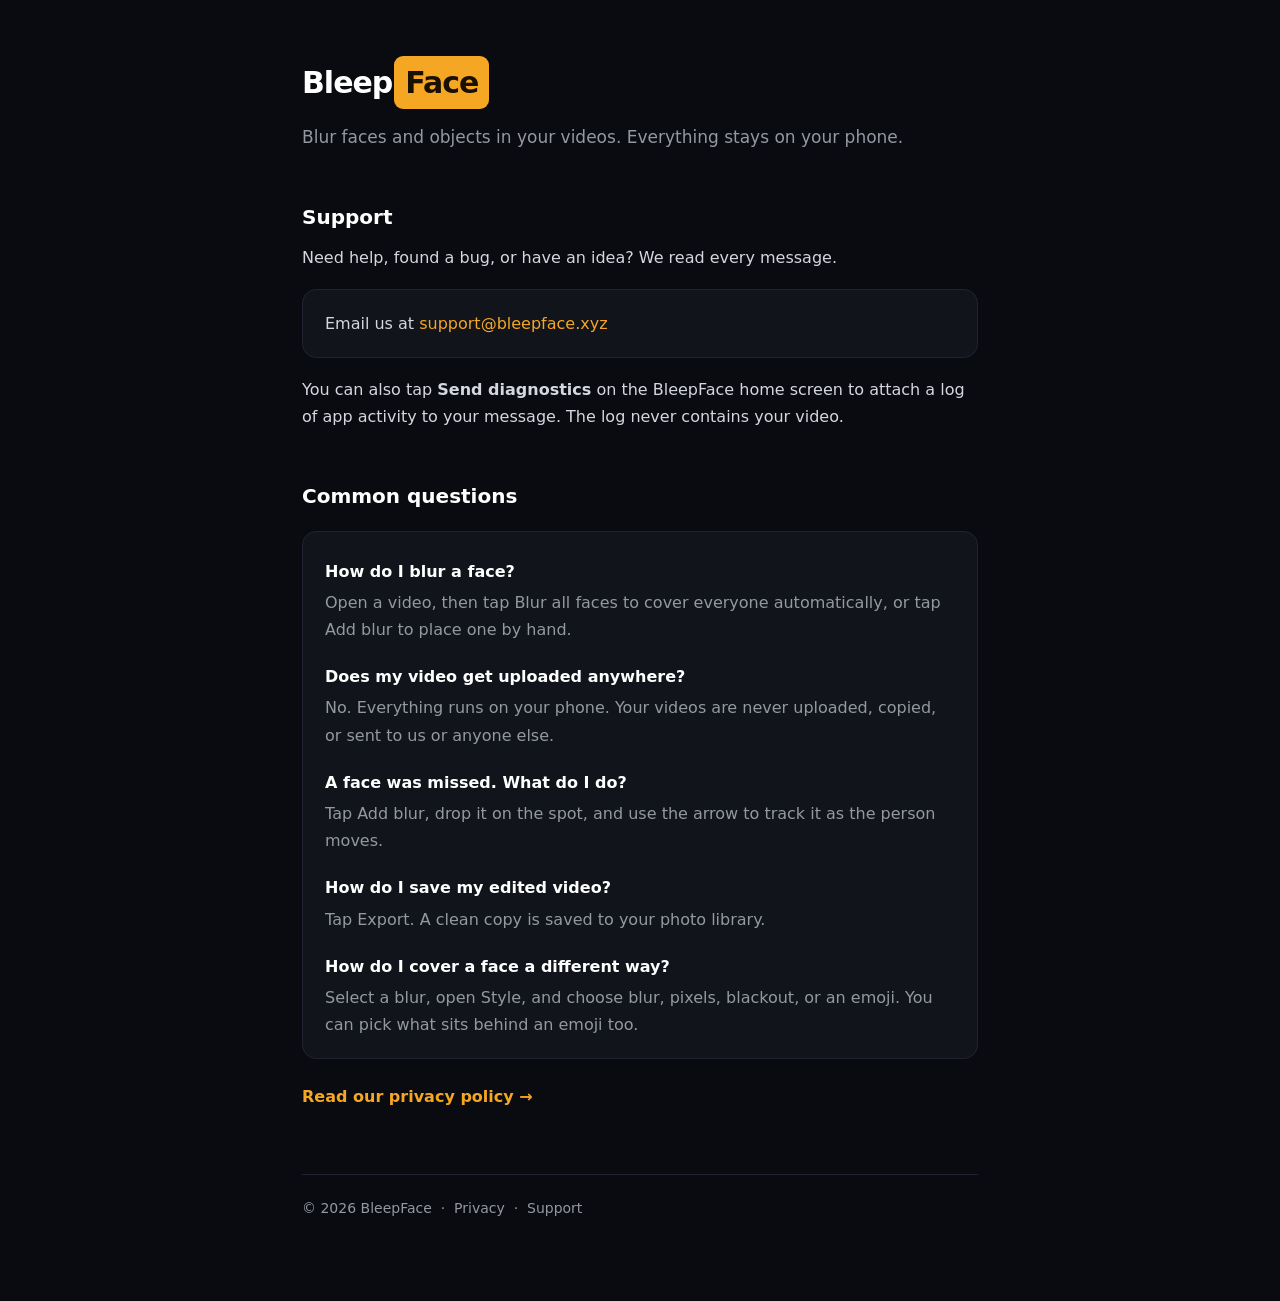
==== index.html @ 4ea44fd7 "BleepFace privacy and support pages" ====
<!DOCTYPE html>
<html lang="en">
<head>
<meta charset="utf-8">
<meta name="viewport" content="width=device-width, initial-scale=1">
<title>BleepFace — Support</title>
<meta name="description" content="Support for BleepFace, the app that blurs faces and objects in your videos, entirely on your phone.">
<link rel="icon" href="data:image/svg+xml,<svg xmlns='http://www.w3.org/2000/svg' viewBox='0 0 100 100'><circle cx='50' cy='50' r='44' fill='none' stroke='%23F5A623' stroke-width='9'/><line x1='26' y1='26' x2='74' y2='74' stroke='%23F5A623' stroke-width='9'/></svg>">
<style>
  :root{ --bg:#090B10; --panel:#11141B; --ink:#E8EAED; --muted:#9398A2; --amber:#F5A623; --line:#1F2430; }
  *{box-sizing:border-box}
  body{margin:0;background:var(--bg);color:var(--ink);
       font-family:-apple-system,BlinkMacSystemFont,"Segoe UI",system-ui,sans-serif;
       line-height:1.7;-webkit-font-smoothing:antialiased}
  .wrap{max-width:720px;margin:0 auto;padding:56px 22px 80px}
  .mark{display:inline-flex;align-items:center;gap:2px;font-weight:800;font-size:30px;letter-spacing:-1px}
  .mark .b{color:#fff}
  .mark .f{color:#1A1000;background:var(--amber);padding:1px 11px;border-radius:9px}
  .tag{color:var(--muted);font-size:17px;margin:14px 0 0}
  h2{font-size:20px;margin:48px 0 10px;color:#fff}
  p{margin:10px 0;color:#D4D7DD}
  a{color:var(--amber);text-decoration:none}
  a:hover{text-decoration:underline}
  .card{background:var(--panel);border:1px solid var(--line);border-radius:14px;padding:20px 22px;margin:18px 0}
  .faq h3{font-size:16px;color:#fff;margin:20px 0 4px}
  .faq h3:first-child{margin-top:6px}
  .faq p{color:var(--muted);margin:2px 0 0}
  .cta{display:inline-block;margin-top:6px;font-weight:600}
  footer{margin-top:64px;padding-top:22px;border-top:1px solid var(--line);color:var(--muted);font-size:14px}
  footer a{color:var(--muted)}
</style>
</head>
<body>
<div class="wrap">
  <div class="mark"><span class="b">Bleep</span><span class="f">Face</span></div>
  <p class="tag">Blur faces and objects in your videos. Everything stays on your phone.</p>

  <h2>Support</h2>
  <p>Need help, found a bug, or have an idea? We read every message.</p>
  <div class="card">
    <p style="margin:0">Email us at <a href="mailto:support@bleepface.xyz">support@bleepface.xyz</a></p>
  </div>
  <p>You can also tap <strong>Send diagnostics</strong> on the BleepFace home screen to attach a log of app activity to your message. The log never contains your video.</p>

  <h2>Common questions</h2>
  <div class="card faq">
    <h3>How do I blur a face?</h3>
    <p>Open a video, then tap Blur all faces to cover everyone automatically, or tap Add blur to place one by hand.</p>
    <h3>Does my video get uploaded anywhere?</h3>
    <p>No. Everything runs on your phone. Your videos are never uploaded, copied, or sent to us or anyone else.</p>
    <h3>A face was missed. What do I do?</h3>
    <p>Tap Add blur, drop it on the spot, and use the arrow to track it as the person moves.</p>
    <h3>How do I save my edited video?</h3>
    <p>Tap Export. A clean copy is saved to your photo library.</p>
    <h3>How do I cover a face a different way?</h3>
    <p>Select a blur, open Style, and choose blur, pixels, blackout, or an emoji. You can pick what sits behind an emoji too.</p>
  </div>

  <a class="cta" href="privacy.html">Read our privacy policy &rarr;</a>

  <footer>
    &copy; 2026 BleepFace &nbsp;&middot;&nbsp; <a href="privacy.html">Privacy</a> &nbsp;&middot;&nbsp; <a href="mailto:support@bleepface.xyz">Support</a>
  </footer>
</div>
</body>
</html>
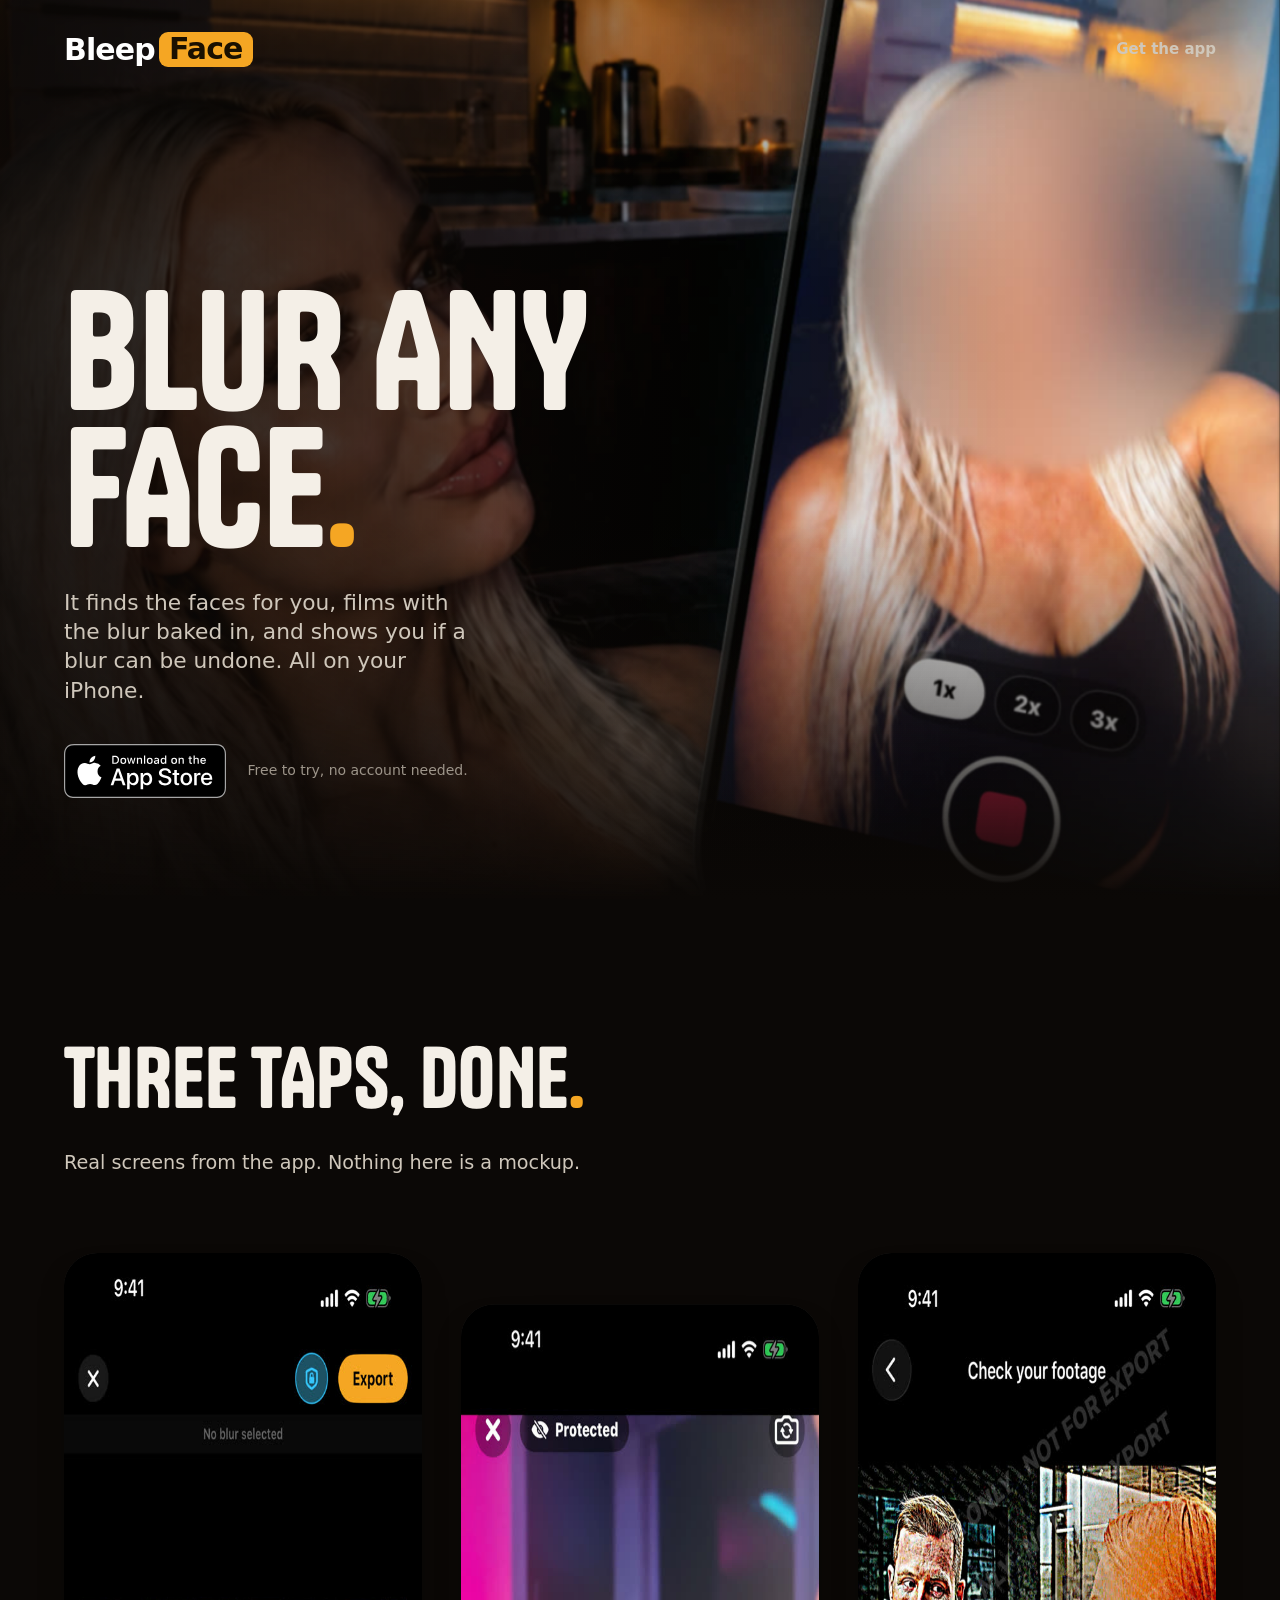
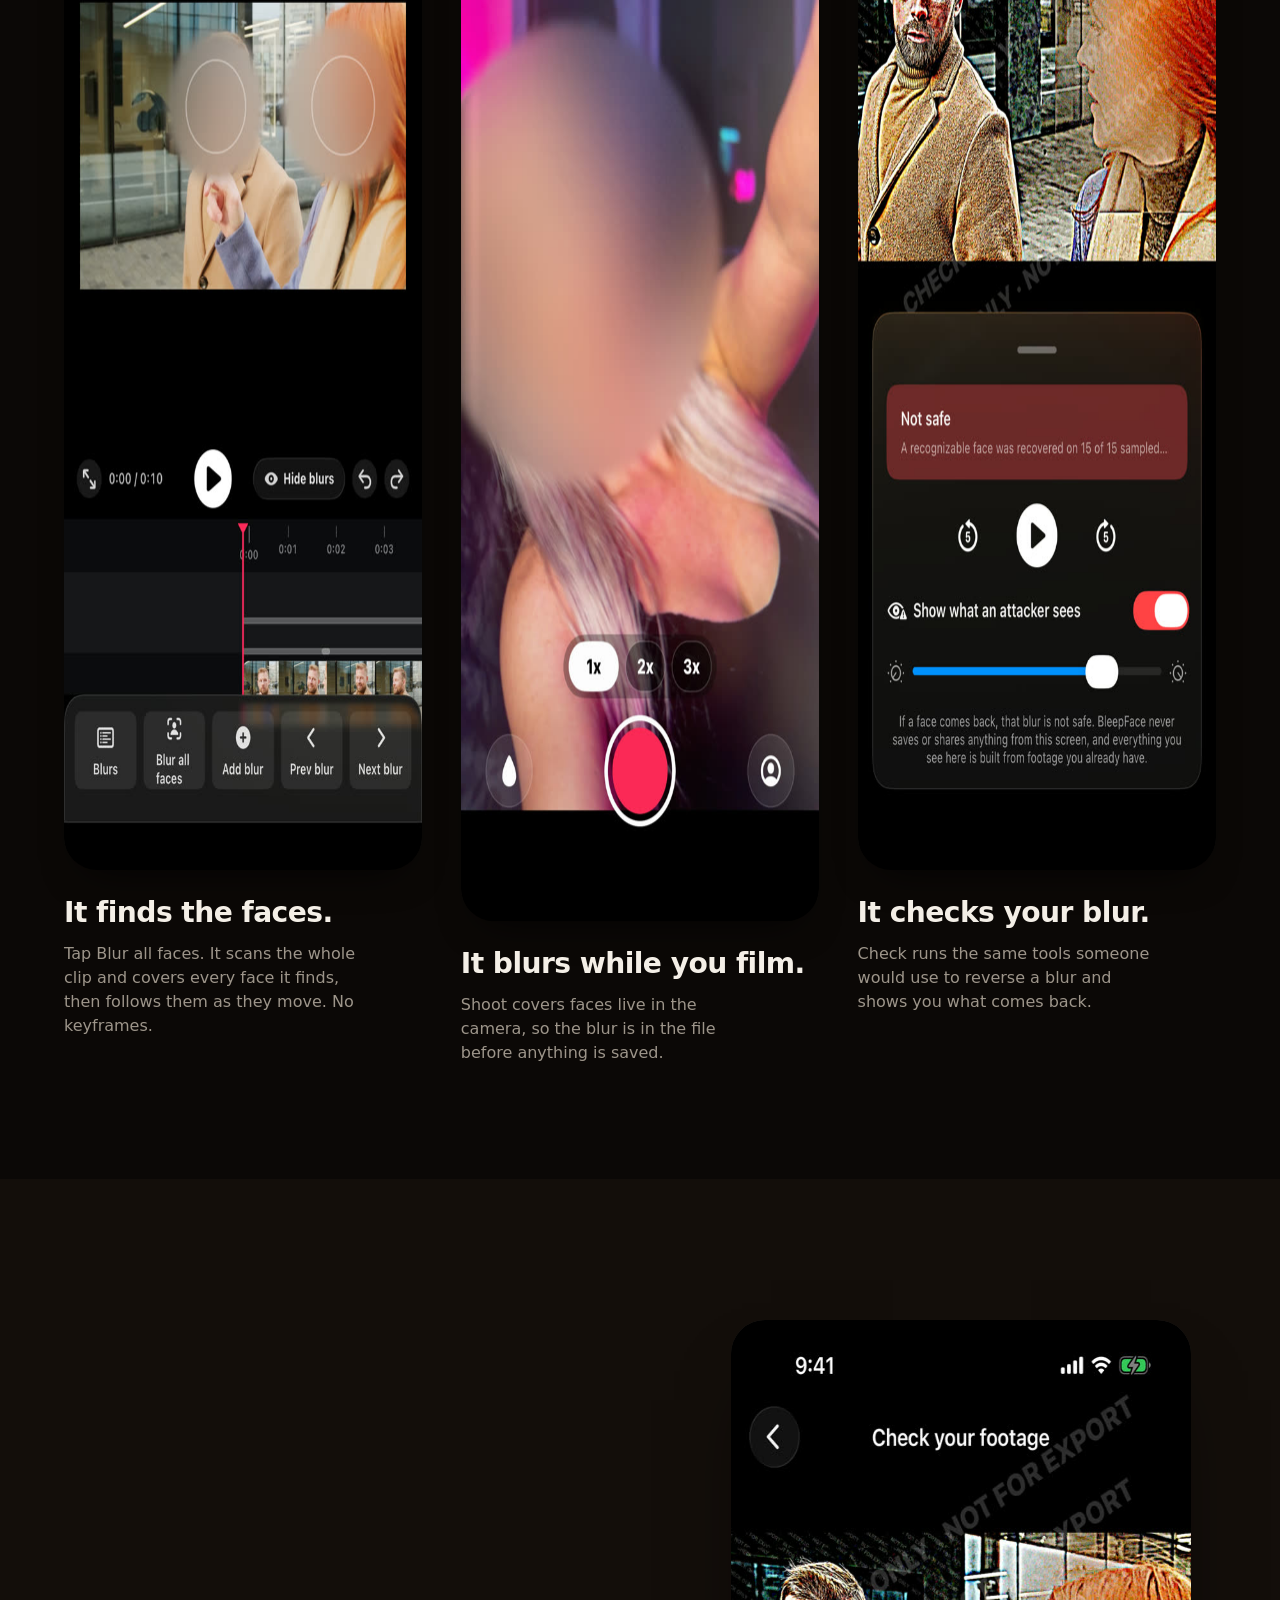
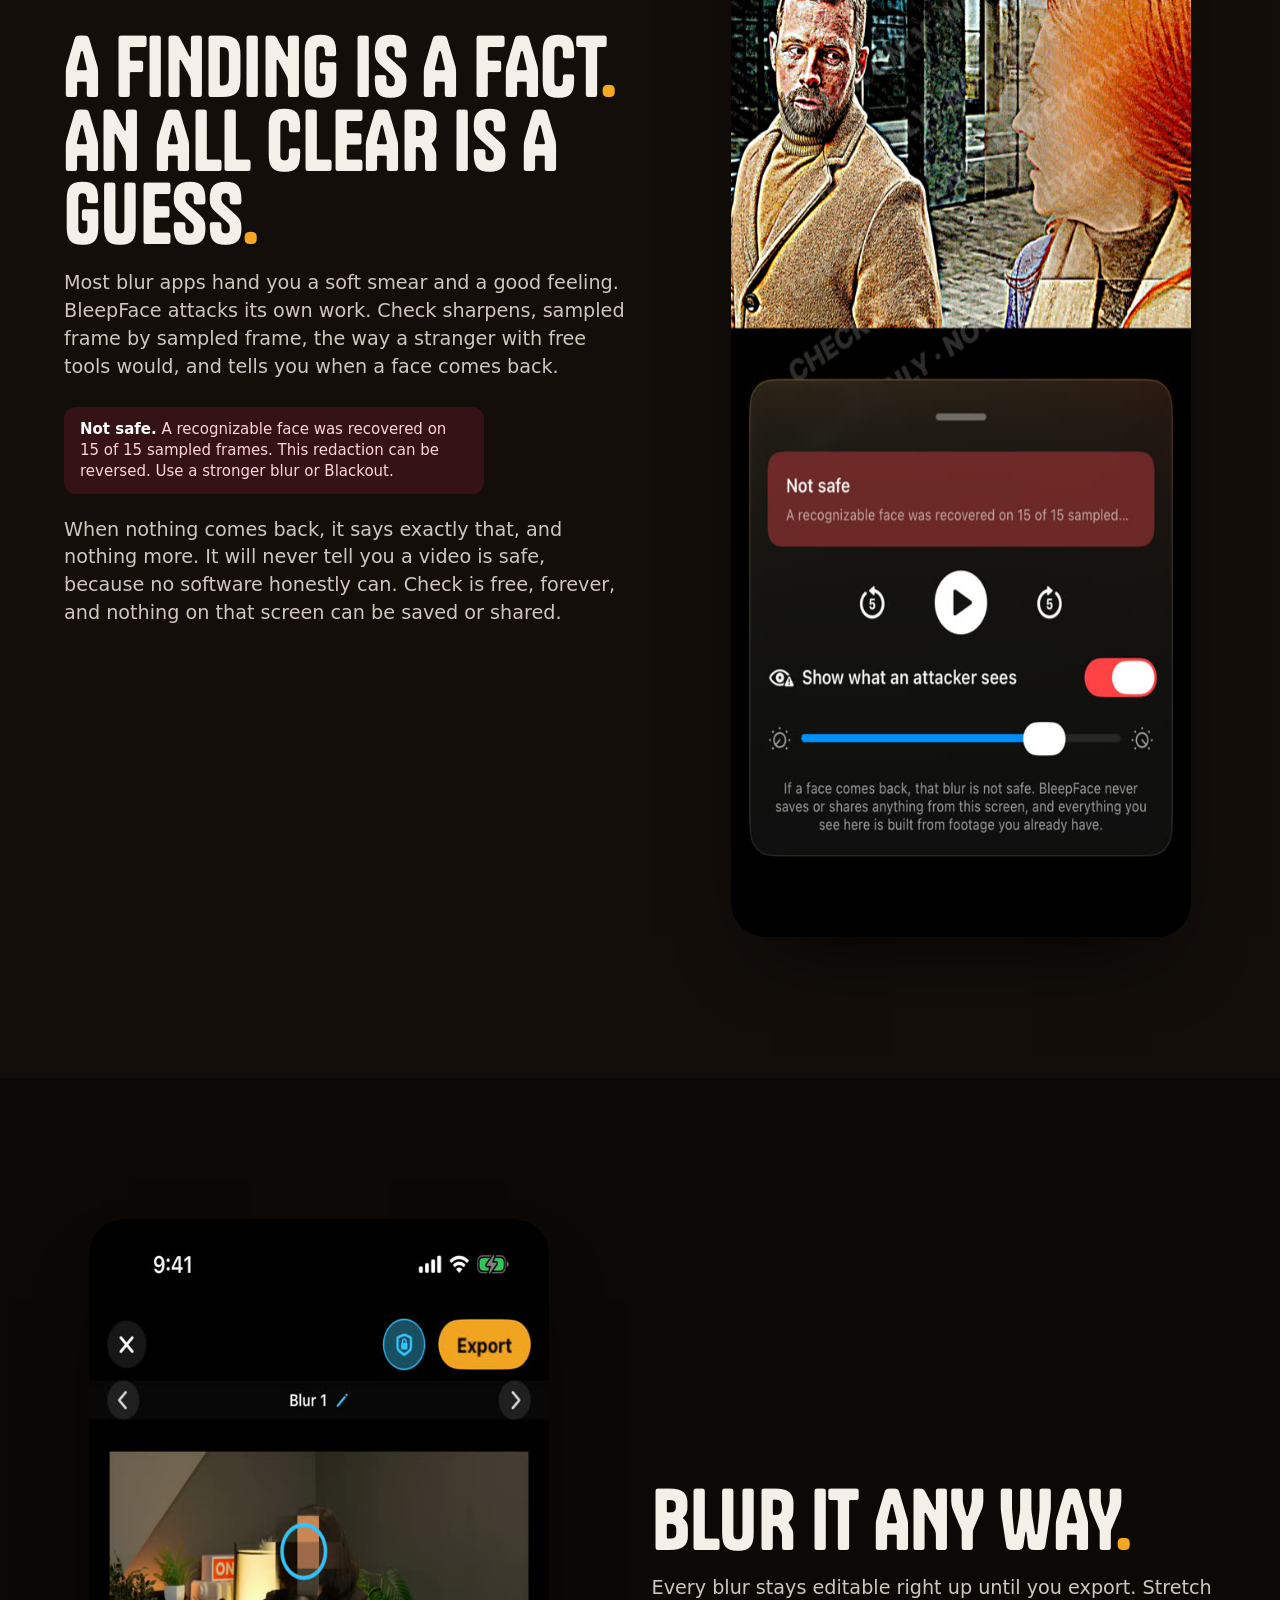
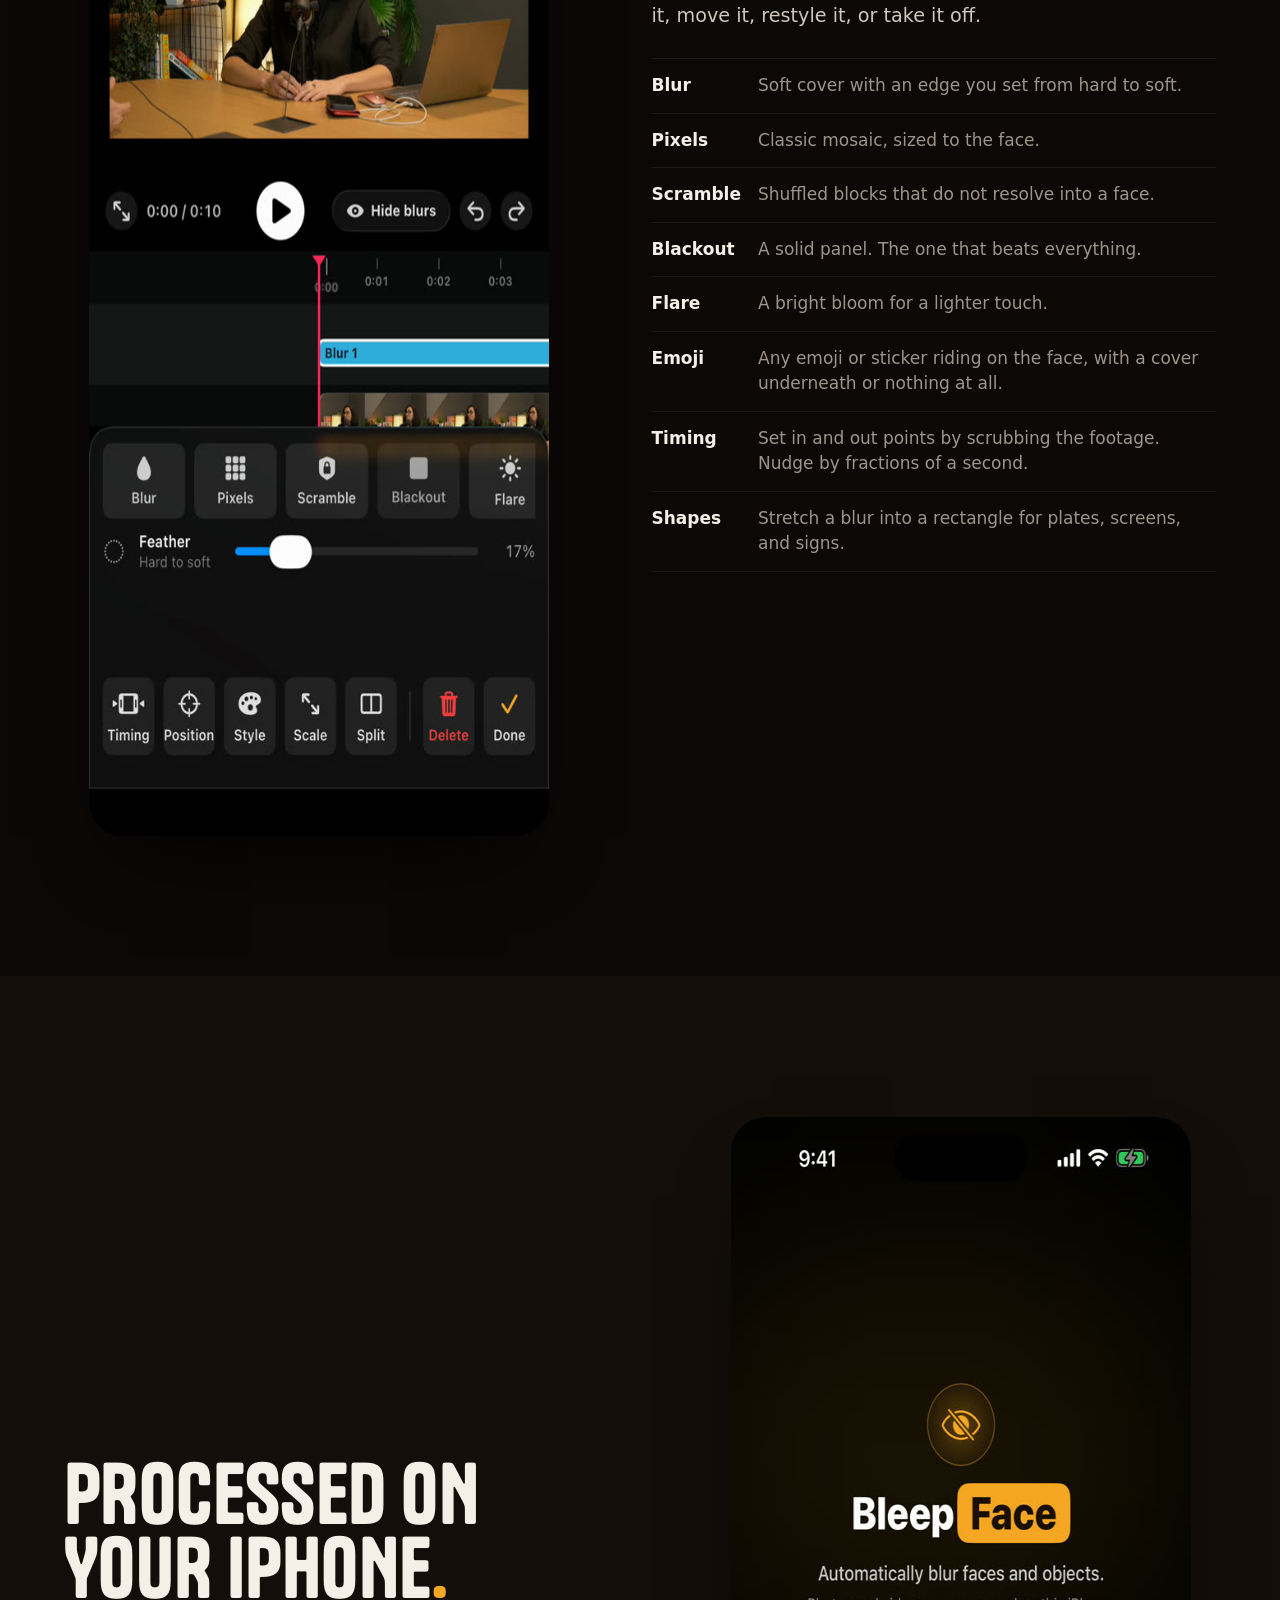
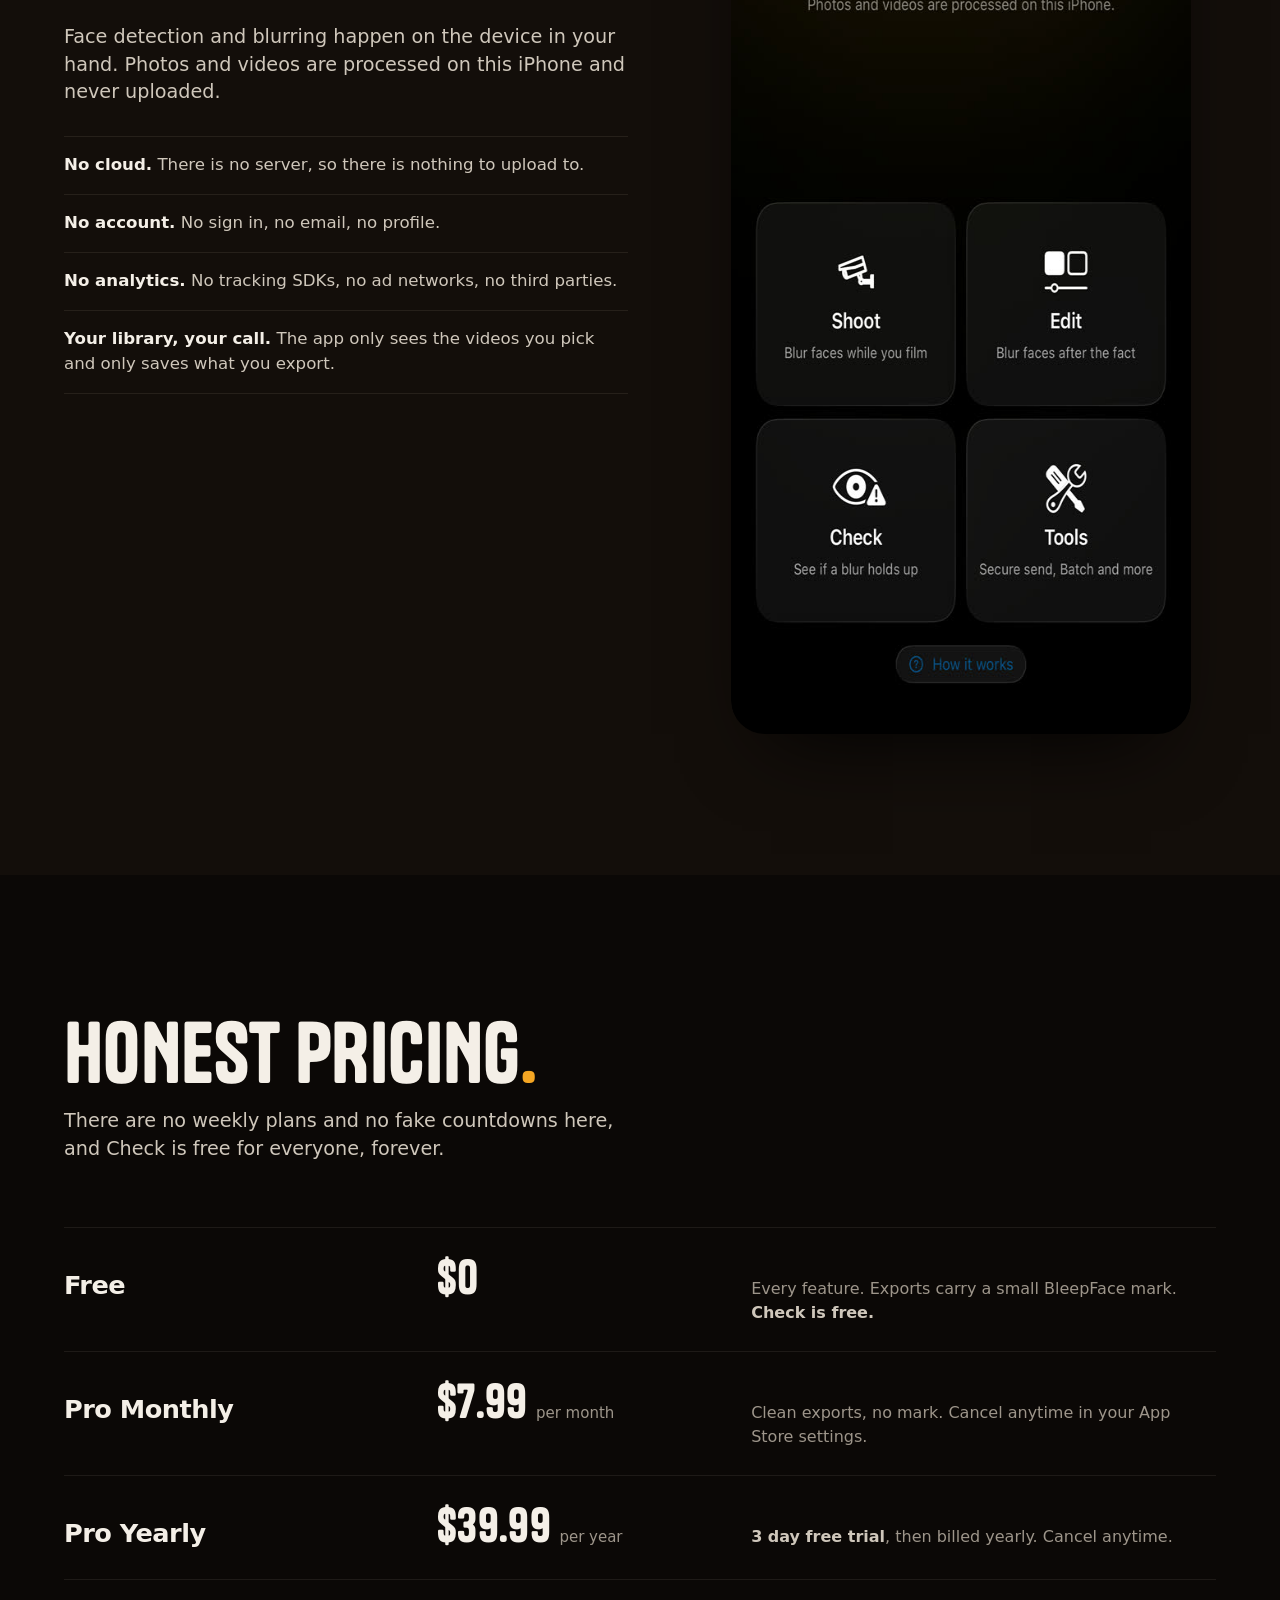
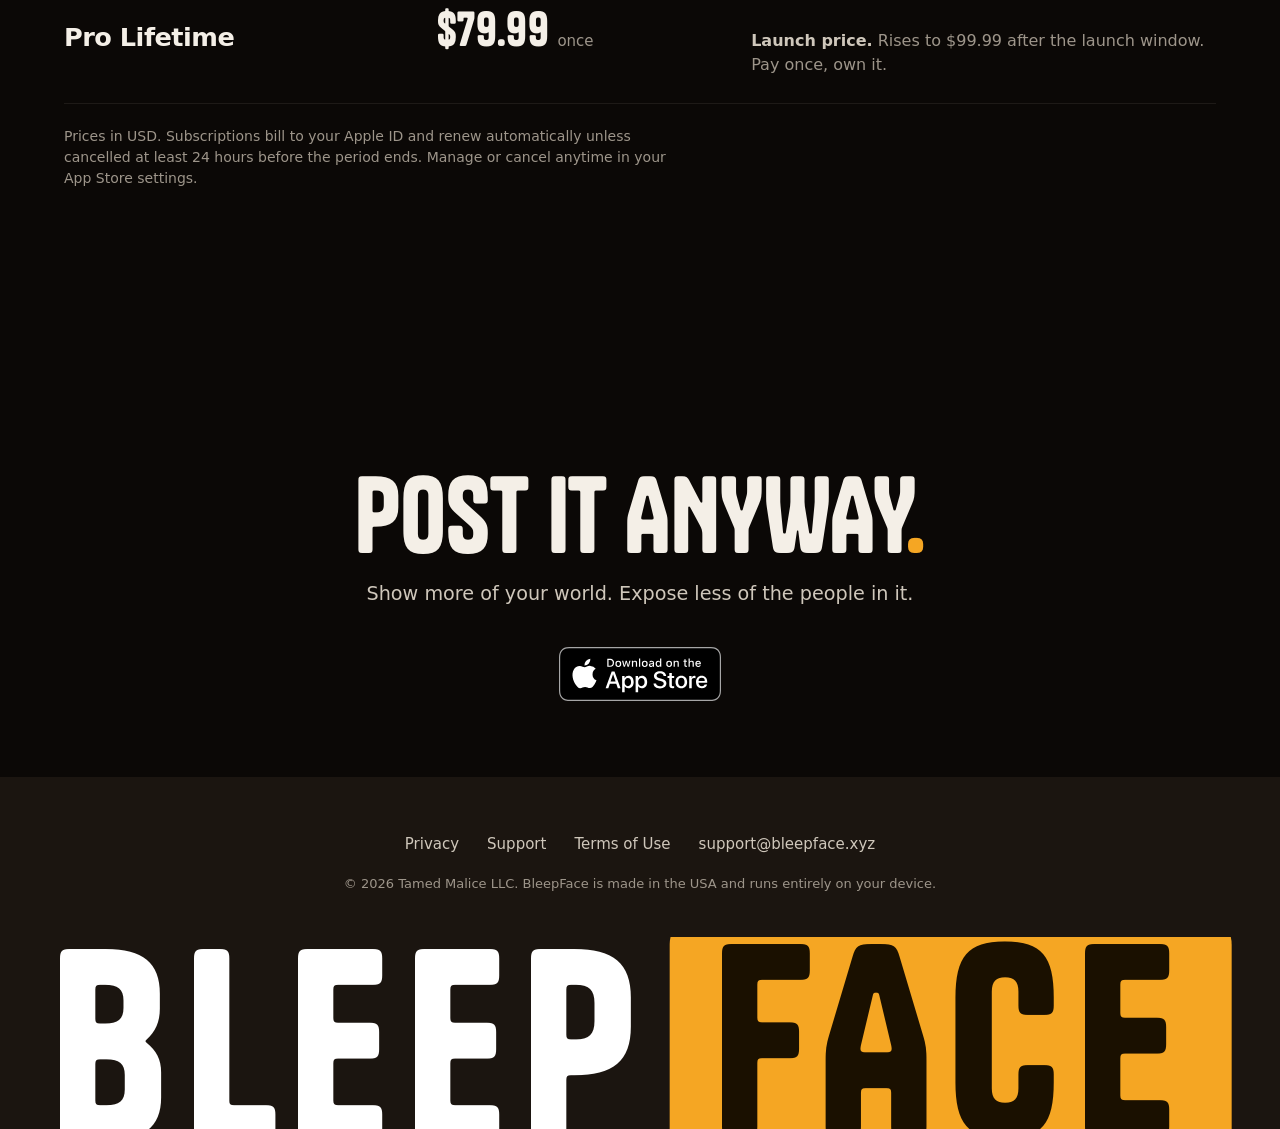
==== commit 494ab5d0: "Premium marketing site: home, support, privacy Home page built from the real app captures and the ap" ====
--- a/index.html
+++ b/index.html
@@ -3,64 +3,336 @@
 <head>
 <meta charset="utf-8">
 <meta name="viewport" content="width=device-width, initial-scale=1">
-<title>BleepFace — Support</title>
-<meta name="description" content="Support for BleepFace, the app that blurs faces and objects in your videos, entirely on your phone.">
-<link rel="icon" href="data:image/svg+xml,<svg xmlns='http://www.w3.org/2000/svg' viewBox='0 0 100 100'><circle cx='50' cy='50' r='44' fill='none' stroke='%23F5A623' stroke-width='9'/><line x1='26' y1='26' x2='74' y2='74' stroke='%23F5A623' stroke-width='9'/></svg>">
+<title>BleepFace</title>
+<meta name="description" content="BleepFace blurs faces in your videos automatically, films with the blur baked in live, and checks whether a blur can be reversed. Everything runs on your iPhone.">
+<meta property="og:title" content="BleepFace">
+<meta property="og:description" content="Blur any face. Film with the blur live. Check it before you post. All on your iPhone.">
+<meta property="og:image" content="https://bleepface-site.pages.dev/assets/screens/03_blur_faces_live.jpg">
+<meta property="og:type" content="website">
+<meta name="theme-color" content="#0B0806">
+<link rel="icon" href="assets/icon-512.png">
+<link rel="apple-touch-icon" href="assets/icon-512.png">
 <style>
-  :root{ --bg:#090B10; --panel:#11141B; --ink:#E8EAED; --muted:#9398A2; --amber:#F5A623; --line:#1F2430; }
-  *{box-sizing:border-box}
-  body{margin:0;background:var(--bg);color:var(--ink);
-       font-family:-apple-system,BlinkMacSystemFont,"Segoe UI",system-ui,sans-serif;
-       line-height:1.7;-webkit-font-smoothing:antialiased}
-  .wrap{max-width:720px;margin:0 auto;padding:56px 22px 80px}
-  .mark{display:inline-flex;align-items:center;gap:2px;font-weight:800;font-size:30px;letter-spacing:-1px}
-  .mark .b{color:#fff}
-  .mark .f{color:#1A1000;background:var(--amber);padding:1px 11px;border-radius:9px}
-  .tag{color:var(--muted);font-size:17px;margin:14px 0 0}
-  h2{font-size:20px;margin:48px 0 10px;color:#fff}
-  p{margin:10px 0;color:#D4D7DD}
-  a{color:var(--amber);text-decoration:none}
-  a:hover{text-decoration:underline}
-  .card{background:var(--panel);border:1px solid var(--line);border-radius:14px;padding:20px 22px;margin:18px 0}
-  .faq h3{font-size:16px;color:#fff;margin:20px 0 4px}
-  .faq h3:first-child{margin-top:6px}
-  .faq p{color:var(--muted);margin:2px 0 0}
-  .cta{display:inline-block;margin-top:6px;font-weight:600}
-  footer{margin-top:64px;padding-top:22px;border-top:1px solid var(--line);color:var(--muted);font-size:14px}
-  footer a{color:var(--muted)}
+  /* Faces: Tanker (Fontshare, self hosted) carries the display lines. Body sits
+     in the system stack, which is SF on Apple devices, the same face the app
+     itself uses. */
+  @font-face {
+    font-family: "Tanker";
+    src: url("assets/fonts/Tanker-Regular.woff2") format("woff2");
+    font-weight: 400; font-style: normal; font-display: swap;
+  }
+  :root {
+    --ground: #0B0806;
+    --ground-2: #130E0A;
+    --ground-3: #1B1510;
+    --ink: #F4EFE7;
+    --ink-2: #CFC7BB;
+    --muted: #9D958A;
+    --amber: #F5A623;
+    --amber-ink: #1A1000;
+    --red: #FD2B5A;
+    --edge: rgba(255, 236, 210, 0.08);
+    --display: "Tanker", "Impact", "Arial Narrow", sans-serif;
+    --body: -apple-system, BlinkMacSystemFont, system-ui, "Helvetica Neue", Arial, sans-serif;
+    --gutter: clamp(20px, 5vw, 72px);
+    --max: 1280px;
+  }
+  * { box-sizing: border-box; margin: 0; padding: 0; }
+  html { scroll-behavior: smooth; }
+  body {
+    background: var(--ground); color: var(--ink);
+    font-family: var(--body); line-height: 1.5;
+    -webkit-font-smoothing: antialiased; overflow-x: hidden;
+  }
+  img { max-width: 100%; display: block; }
+  a { color: inherit; text-decoration: none; }
+  ::selection { background: var(--amber); color: var(--amber-ink); }
+  :focus-visible { outline: 2px solid var(--amber); outline-offset: 4px; }
+
+  .wrap { width: min(var(--max), 100% - 2 * var(--gutter)); margin-inline: auto; }
+
+  /* Wordmark: the app's own mark, Bleep in white and Face on the amber box. */
+  .mark { display: inline-flex; align-items: center; gap: 4px; font-weight: 800;
+          letter-spacing: -0.03em; line-height: 1; white-space: nowrap; }
+  .mark .b { color: #fff; }
+  .mark .f { color: var(--amber-ink); background: var(--amber);
+             padding: 0.06em 0.34em 0.12em; border-radius: 0.3em; }
+
+  /* Nav sits over the hero, thin, no bar. */
+  .nav { position: absolute; inset: 0 0 auto 0; z-index: 5;
+         padding-top: clamp(18px, 3vw, 32px); }
+  .nav .wrap { display: flex; align-items: center; justify-content: space-between; }
+  .nav .mark { font-size: clamp(22px, 2.4vw, 30px); }
+  .nav a.quiet { font-size: 15px; font-weight: 600; color: var(--ink-2); }
+  .nav a.quiet:hover { color: #fff; }
+
+  /* HERO. The plate is the artifact: a real Shoot capture on a real phone,
+     held in a real room. Text sits in the left third where the plate is dark. */
+  .hero { position: relative; min-height: min(100svh, 1000px); display: grid; align-items: end;
+          overflow: hidden; isolation: isolate; }
+  .hero .plate { position: absolute; inset: 0; z-index: -1; }
+  .hero .plate img { width: 100%; height: 100%; object-fit: cover;
+                     object-position: 78% 40%; transform: translateY(var(--py, 0)); will-change: transform; }
+  /* Grade the plate so the type has ground to sit on, feathered, never a slab. */
+  .hero .plate::after { content: ""; position: absolute; inset: 0;
+    background:
+      linear-gradient(to right, rgba(11,8,6,.92) 0%, rgba(11,8,6,.72) 34%, rgba(11,8,6,.12) 62%, rgba(11,8,6,0) 80%),
+      linear-gradient(to top, rgba(11,8,6,1) 0%, rgba(11,8,6,.55) 18%, rgba(11,8,6,0) 42%); }
+  .hero .wrap { padding-block: clamp(120px, 16vw, 200px) clamp(56px, 8vw, 110px); }
+  .hero h1 { font-family: var(--display); font-weight: 400;
+             font-size: clamp(76px, 12.5vw, 196px); line-height: 0.86; letter-spacing: 0.005em;
+             text-transform: uppercase; max-width: 9ch; }
+  .hero h1 .dot { color: var(--amber); }
+  .hero p.sub { margin-top: clamp(18px, 2.4vw, 30px); max-width: 30ch;
+                font-size: clamp(18px, 1.7vw, 24px); color: var(--ink-2); line-height: 1.35; }
+  .cta { margin-top: clamp(26px, 3vw, 40px); display: flex; align-items: center; gap: 22px; flex-wrap: wrap; }
+  .badge img { height: 54px; width: auto; }
+  .badge:hover img { filter: brightness(1.12); }
+  .cta small { font-size: 14px; color: var(--muted); flex: 1 1 180px; min-width: 0; }
+
+  /* Section rhythm */
+  section { padding-block: clamp(80px, 11vw, 160px); }
+  h2 { font-family: var(--display); font-weight: 400; text-transform: uppercase;
+       font-size: clamp(44px, 6.4vw, 96px); line-height: 0.9; letter-spacing: 0.005em; }
+  h2 .dot { color: var(--amber); }
+  .lede { font-size: clamp(17px, 1.5vw, 21px); color: var(--ink-2); max-width: 46ch; margin-top: 18px; line-height: 1.45; }
+  .facts { font-size: clamp(16px, 1.3vw, 19px); color: var(--ink-2); line-height: 1.5; }
+  .facts li { list-style: none; padding: 16px 0; border-top: 1px solid var(--edge); }
+  .facts li:last-child { border-bottom: 1px solid var(--edge); }
+  .facts strong { color: var(--ink); font-weight: 600; }
+
+  /* PROOF: three real screens on the ground, no tiles. */
+  .proof .wrap > header { display: grid; gap: 16px; margin-bottom: clamp(40px, 6vw, 80px); }
+  .screens { display: grid; grid-template-columns: repeat(3, 1fr); gap: clamp(18px, 3vw, 44px); align-items: start; }
+  .screen { position: relative; }
+  .screen img { width: 100%; border-radius: clamp(18px, 2.6vw, 34px);
+    box-shadow: inset 0 1px 0 rgba(255,255,255,.12), 0 18px 40px -22px rgba(0,0,0,.9); }
+  .screen h3 { margin-top: 22px; font-size: clamp(22px, 2.2vw, 30px); font-weight: 700; letter-spacing: -0.02em; }
+  .screen p { margin-top: 8px; color: var(--muted); font-size: 16px; max-width: 30ch; }
+  .screen:nth-child(2) { transform: translateY(clamp(28px, 4vw, 64px)); }
+
+  /* CHECK: the honesty story. Red is the app's own verdict red, used once. */
+  .check { background: var(--ground-2); }
+  .split { display: grid; grid-template-columns: 1.05fr 0.95fr; gap: clamp(36px, 6vw, 96px); align-items: center; }
+  .split .shot img { width: min(100%, 460px); margin-inline: auto; border-radius: 34px;
+    box-shadow: inset 0 1px 0 rgba(255,255,255,.12), 0 40px 80px -40px rgba(0,0,0,.95); }
+  .verdict { display: inline-block; margin-top: 26px; padding: 12px 16px; border-radius: 12px;
+             background: rgba(253,43,90,.14); color: #FFD3DB; font-size: 15px; line-height: 1.4; max-width: 44ch; }
+  .verdict b { color: #fff; }
+
+  /* STYLES: a plain ledger of what the app can actually do. */
+  .styles .split { grid-template-columns: 0.95fr 1.05fr; }
+  .ledger { margin-top: 28px; }
+  .ledger li { list-style: none; display: grid; grid-template-columns: 8ch 1fr; gap: 20px;
+               padding: 14px 0; border-top: 1px solid var(--edge); font-size: 17px; }
+  .ledger li:last-child { border-bottom: 1px solid var(--edge); }
+  .ledger b { font-weight: 700; color: var(--ink); }
+  .ledger span { color: var(--muted); }
+
+  /* PRIVACY: the Home screen makes the claim in the app's own words. */
+  .privacy { background: var(--ground-2); }
+  .privacy .facts { margin-top: 30px; }
+
+  /* PRICING: one honest ledger, not three glowing cards. */
+  .pricing .plans { margin-top: clamp(36px, 5vw, 64px); }
+  .plan { display: grid; grid-template-columns: 1.2fr 1fr 1.6fr; gap: 24px; align-items: baseline;
+          padding: 26px 0; border-top: 1px solid var(--edge); }
+  .plan:last-child { border-bottom: 1px solid var(--edge); }
+  .plan h3 { font-size: clamp(22px, 2vw, 28px); font-weight: 700; letter-spacing: -0.02em; }
+  .plan .price { font-family: var(--display); font-size: clamp(34px, 3.6vw, 52px); line-height: 1; letter-spacing: 0.01em; }
+  .plan .price small { font-family: var(--body); font-size: 15px; color: var(--muted); margin-left: 8px; letter-spacing: 0; }
+  .plan p { color: var(--muted); font-size: 16px; }
+  .plan p b { color: var(--ink-2); font-weight: 600; }
+  .fine { margin-top: 22px; color: var(--muted); font-size: 14px; max-width: 70ch; line-height: 1.5; }
+
+  /* CLOSE + FOOTER. The big wordmark is composed: caps, spaced, anchored to
+     the very bottom edge, on top of everything, bleeding off the bottom. */
+  .close { text-align: center; padding-bottom: clamp(40px, 6vw, 80px); }
+  .close h2 { font-size: clamp(52px, 8vw, 120px); }
+  .close .cta { justify-content: center; }
+  footer { position: relative; overflow: hidden; background: var(--ground-3); padding-top: 56px; }
+  footer .links { display: flex; justify-content: center; gap: 28px; flex-wrap: wrap;
+                  font-size: 15px; color: var(--ink-2); }
+  footer .links a:hover { color: #fff; }
+  footer .legal { text-align: center; color: var(--muted); font-size: 13px; margin-top: 18px; padding-inline: var(--gutter); }
+  footer .big { position: relative; margin-top: 44px; height: clamp(88px, 15vw, 230px); overflow: hidden; }
+  footer .big .mark { position: absolute; left: 50%; bottom: -0.22em; transform: translateX(-50%);
+                      font-family: var(--display); font-weight: 400; letter-spacing: 0.06em;
+                      font-size: clamp(120px, 20vw, 320px); text-transform: uppercase; gap: 0.08em; }
+  footer .big .mark .f { border-radius: 0.14em; padding: 0.02em 0.16em 0.06em; }
+
+  @media (max-width: 900px) {
+    .screens { grid-template-columns: 1fr; gap: 44px; }
+    .screen:nth-child(2) { transform: none; }
+    .screen img { width: min(100%, 360px); margin-inline: auto; }
+    .screen h3, .screen p { text-align: center; margin-inline: auto; }
+    .split, .styles .split { grid-template-columns: 1fr; gap: 40px; }
+    .split .shot { order: -1; }
+    .plan { grid-template-columns: 1fr; gap: 8px; }
+    .hero .plate img { object-position: 50% 18%; }
+    .hero .plate::after { background:
+      linear-gradient(to top, rgba(11,8,6,1) 0%, rgba(11,8,6,.88) 26%, rgba(11,8,6,.35) 52%, rgba(11,8,6,0) 72%); }
+  }
+  @media (prefers-reduced-motion: reduce) { html { scroll-behavior: auto; } .hero .plate img { transform: none !important; } }
 </style>
 </head>
 <body>
-<div class="wrap">
-  <div class="mark"><span class="b">Bleep</span><span class="f">Face</span></div>
-  <p class="tag">Blur faces and objects in your videos. Everything stays on your phone.</p>
-
-  <h2>Support</h2>
-  <p>Need help, found a bug, or have an idea? We read every message.</p>
-  <div class="card">
-    <p style="margin:0">Email us at <a href="mailto:support@bleepface.xyz">support@bleepface.xyz</a></p>
-  </div>
-  <p>You can also tap <strong>Send diagnostics</strong> on the BleepFace home screen to attach a log of app activity to your message. The log never contains your video.</p>
-
-  <h2>Common questions</h2>
-  <div class="card faq">
-    <h3>How do I blur a face?</h3>
-    <p>Open a video, then tap Blur all faces to cover everyone automatically, or tap Add blur to place one by hand.</p>
-    <h3>Does my video get uploaded anywhere?</h3>
-    <p>No. Everything runs on your phone. Your videos are never uploaded, copied, or sent to us or anyone else.</p>
-    <h3>A face was missed. What do I do?</h3>
-    <p>Tap Add blur, drop it on the spot, and use the arrow to track it as the person moves.</p>
-    <h3>How do I save my edited video?</h3>
-    <p>Tap Export. A clean copy is saved to your photo library.</p>
-    <h3>How do I cover a face a different way?</h3>
-    <p>Select a blur, open Style, and choose blur, pixels, blackout, or an emoji. You can pick what sits behind an emoji too.</p>
-  </div>
-
-  <a class="cta" href="privacy.html">Read our privacy policy &rarr;</a>
-
-  <footer>
-    &copy; 2026 BleepFace &nbsp;&middot;&nbsp; <a href="privacy.html">Privacy</a> &nbsp;&middot;&nbsp; <a href="mailto:support@bleepface.xyz">Support</a>
-  </footer>
-</div>
+
+<nav class="nav">
+  <div class="wrap">
+    <a class="mark" href="#top" aria-label="BleepFace"><span class="b">Bleep</span><span class="f">Face</span></a>
+    <a class="quiet" href="#get">Get the app</a>
+  </div>
+</nav>
+
+<header class="hero" id="top">
+  <div class="plate" aria-hidden="true"><img src="assets/plates/live.jpg" alt=""></div>
+  <div class="wrap">
+    <h1>Blur any face<span class="dot">.</span></h1>
+    <p class="sub">It finds the faces for you, films with the blur baked in, and shows you if a blur can be undone. All on your iPhone.</p>
+    <div class="cta">
+      <a class="badge" href="#get" aria-label="Download on the App Store"><img src="assets/app-store-badge.svg" alt="Download on the App Store"></a>
+      <small>Free to try, no account needed.</small>
+    </div>
+  </div>
+</header>
+
+<section class="proof">
+  <div class="wrap">
+    <header>
+      <h2>Three taps, done<span class="dot">.</span></h2>
+      <p class="lede">Real screens from the app. Nothing here is a mockup.</p>
+    </header>
+    <div class="screens">
+      <figure class="screen">
+        <img src="assets/screens/cap_01_blur_any_face_source.jpg" alt="BleepFace editor with two faces found and covered automatically" loading="lazy" width="560" height="1217">
+        <h3>It finds the faces.</h3>
+        <p>Tap Blur all faces. It scans the whole clip and covers every face it finds, then follows them as they move. No keyframes.</p>
+      </figure>
+      <figure class="screen">
+        <img src="assets/screens/cap_06_shoot_live_8850.jpg" alt="BleepFace live camera with a face covered while recording" loading="lazy" width="560" height="1217">
+        <h3>It blurs while you film.</h3>
+        <p>Shoot covers faces live in the camera, so the blur is in the file before anything is saved.</p>
+      </figure>
+      <figure class="screen">
+        <img src="assets/screens/cap_07_check_clean_source.jpg" alt="BleepFace Check screen showing a face recovered from a weak blur" loading="lazy" width="560" height="1217">
+        <h3>It checks your blur.</h3>
+        <p>Check runs the same tools someone would use to reverse a blur and shows you what comes back.</p>
+      </figure>
+    </div>
+  </div>
+</section>
+
+<section class="check" id="check">
+  <div class="wrap split">
+    <div>
+      <h2>A finding is a fact<span class="dot">.</span><br>An all clear is a guess<span class="dot">.</span></h2>
+      <p class="lede">Most blur apps hand you a soft smear and a good feeling. BleepFace attacks its own work. Check sharpens, sampled frame by sampled frame, the way a stranger with free tools would, and tells you when a face comes back.</p>
+      <p class="verdict"><b>Not safe.</b> A recognizable face was recovered on 15 of 15 sampled frames. This redaction can be reversed. Use a stronger blur or Blackout.</p>
+      <p class="lede" style="margin-top:22px">When nothing comes back, it says exactly that, and nothing more. It will never tell you a video is safe, because no software honestly can. Check is free, forever, and nothing on that screen can be saved or shared.</p>
+    </div>
+    <div class="shot"><img src="assets/screens/cap_07_check_clean_source.jpg" alt="The Check screen with the attacker view on and a red Not safe verdict" loading="lazy" width="560" height="1217"></div>
+  </div>
+</section>
+
+<section class="styles">
+  <div class="wrap split">
+    <div class="shot"><img src="assets/screens/cap_03_pick_your_cover_source.jpg" alt="The cover style picker with Blur, Pixels, Scramble, Blackout and Flare" loading="lazy" width="560" height="1217"></div>
+    <div>
+      <h2>Blur it any way<span class="dot">.</span></h2>
+      <p class="lede">Every blur stays editable right up until you export. Stretch it, move it, restyle it, or take it off.</p>
+      <ul class="ledger">
+        <li><b>Blur</b><span>Soft cover with an edge you set from hard to soft.</span></li>
+        <li><b>Pixels</b><span>Classic mosaic, sized to the face.</span></li>
+        <li><b>Scramble</b><span>Shuffled blocks that do not resolve into a face.</span></li>
+        <li><b>Blackout</b><span>A solid panel. The one that beats everything.</span></li>
+        <li><b>Flare</b><span>A bright bloom for a lighter touch.</span></li>
+        <li><b>Emoji</b><span>Any emoji or sticker riding on the face, with a cover underneath or nothing at all.</span></li>
+        <li><b>Timing</b><span>Set in and out points by scrubbing the footage. Nudge by fractions of a second.</span></li>
+        <li><b>Shapes</b><span>Stretch a blur into a rectangle for plates, screens, and signs.</span></li>
+      </ul>
+    </div>
+  </div>
+</section>
+
+<section class="privacy" id="privacy">
+  <div class="wrap split">
+    <div>
+      <h2>Processed on your iPhone<span class="dot">.</span></h2>
+      <p class="lede">Face detection and blurring happen on the device in your hand. Photos and videos are processed on this iPhone and never uploaded.</p>
+      <ul class="facts">
+        <li><strong>No cloud.</strong> There is no server, so there is nothing to upload to.</li>
+        <li><strong>No account.</strong> No sign in, no email, no profile.</li>
+        <li><strong>No analytics.</strong> No tracking SDKs, no ad networks, no third parties.</li>
+        <li><strong>Your library, your call.</strong> The app only sees the videos you pick and only saves what you export.</li>
+      </ul>
+    </div>
+    <div class="shot"><img src="assets/screens/cap_home_updated.jpg" alt="The BleepFace home screen, which reads: Photos and videos are processed on this iPhone" loading="lazy" width="560" height="1217"></div>
+  </div>
+</section>
+
+<section class="pricing" id="pricing">
+  <div class="wrap">
+    <h2>Honest pricing<span class="dot">.</span></h2>
+    <p class="lede">There are no weekly plans and no fake countdowns here, and Check is free for everyone, forever.</p>
+    <div class="plans">
+      <div class="plan">
+        <h3>Free</h3>
+        <div class="price">$0</div>
+        <p>Every feature. Exports carry a small BleepFace mark. <b>Check is free.</b></p>
+      </div>
+      <div class="plan">
+        <h3>Pro Monthly</h3>
+        <div class="price">$7.99<small>per month</small></div>
+        <p>Clean exports, no mark. Cancel anytime in your App Store settings.</p>
+      </div>
+      <div class="plan">
+        <h3>Pro Yearly</h3>
+        <div class="price">$39.99<small>per year</small></div>
+        <p><b>3 day free trial</b>, then billed yearly. Cancel anytime.</p>
+      </div>
+      <div class="plan">
+        <h3>Pro Lifetime</h3>
+        <div class="price">$79.99<small>once</small></div>
+        <p><b>Launch price.</b> Rises to $99.99 after the launch window. Pay once, own it.</p>
+      </div>
+    </div>
+    <p class="fine">Prices in USD. Subscriptions bill to your Apple ID and renew automatically unless cancelled at least 24 hours before the period ends. Manage or cancel anytime in your App Store settings.</p>
+  </div>
+</section>
+
+<section class="close" id="get">
+  <div class="wrap">
+    <h2>Post it anyway<span class="dot">.</span></h2>
+    <p class="lede" style="margin-inline:auto">Show more of your world. Expose less of the people in it.</p>
+    <div class="cta">
+      <a class="badge" href="https://apps.apple.com/app/bleepface" aria-label="Download on the App Store"><img src="assets/app-store-badge.svg" alt="Download on the App Store"></a>
+    </div>
+  </div>
+</section>
+
+<footer>
+  <div class="links">
+    <a href="privacy.html">Privacy</a>
+    <a href="support.html">Support</a>
+    <a href="https://www.apple.com/legal/internet-services/itunes/dev/stdeula/">Terms of Use</a>
+    <a href="mailto:support@bleepface.xyz">support@bleepface.xyz</a>
+  </div>
+  <p class="legal">&copy; 2026 Tamed Malice LLC. BleepFace is made in the USA and runs entirely on your device.</p>
+  <div class="big" aria-hidden="true"><span class="mark"><span class="b">Bleep</span><span class="f">Face</span></span></div>
+</footer>
+
+<script>
+  // Hero plate drifts a touch slower than the page: the only motion here, and
+  // it acts on an element that is already fully visible.
+  (function () {
+    var m = window.matchMedia('(prefers-reduced-motion: reduce)');
+    var img = document.querySelector('.hero .plate img');
+    if (!img || m.matches) return;
+    var raf = null;
+    function tick() { raf = null; img.style.setProperty('--py', (window.scrollY * 0.18) + 'px'); }
+    window.addEventListener('scroll', function () { if (!raf) raf = requestAnimationFrame(tick); }, { passive: true });
+  })();
+</script>
 </body>
 </html>
